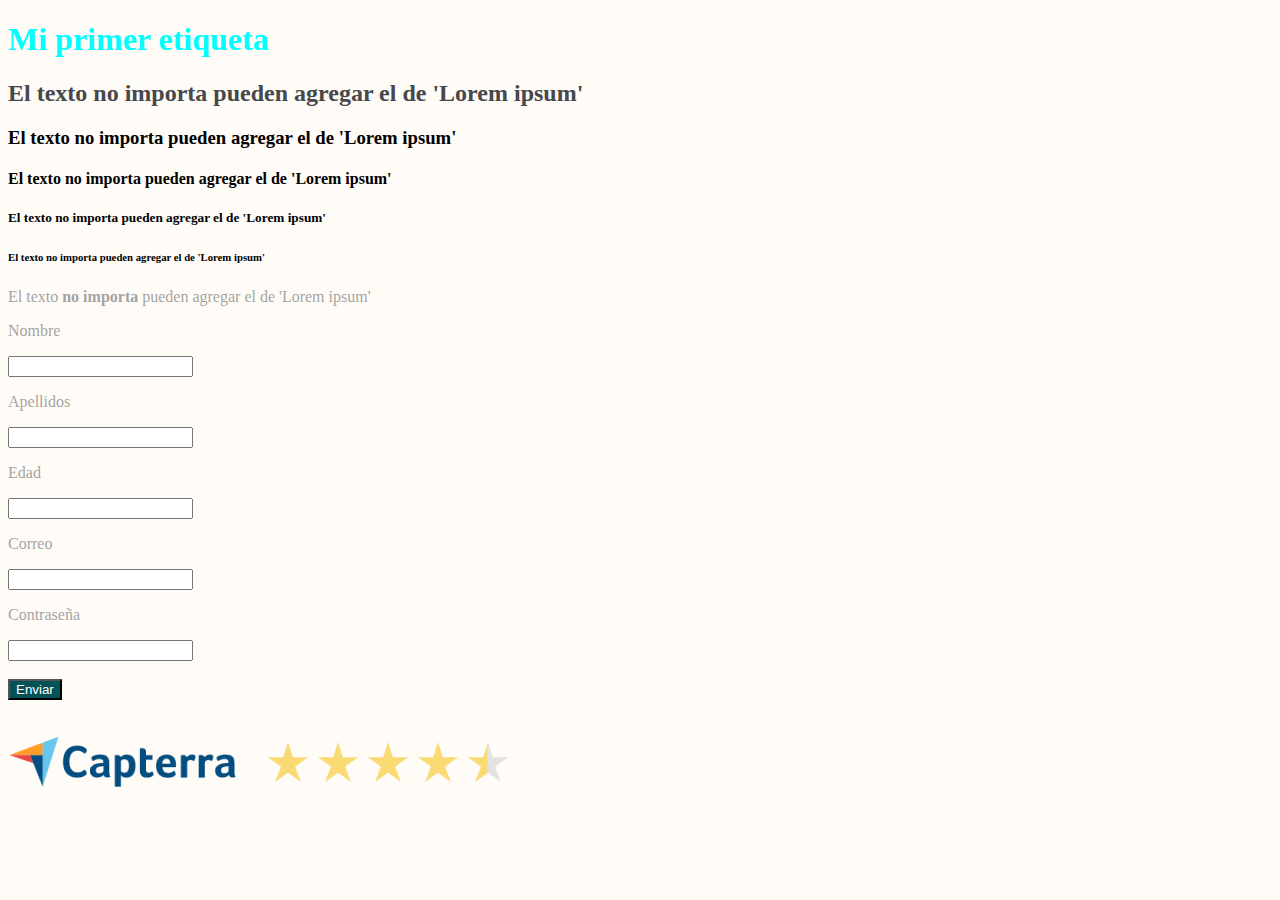
==== index.html @ 0112a601 "first commit" ====
<!DOCTYPE html>
<html lang="en">
<head>
    <meta charset="UTF-8">
    <meta http-equiv="X-UA-Compatible" content="IE=edge">
    <meta name="viewport" content="width=device-width, initial-scale=1.0">
    <title>Document</title>
    <link rel="stylesheet" href="./styles.css">
</head>
<body>
    <h1>Mi primer etiqueta</h1>
    <h2>El texto no importa pueden agregar el de 'Lorem ipsum'</h2>
    <h3>El texto no importa pueden agregar el de 'Lorem ipsum'</h3>
    <h4>El texto no importa pueden agregar el de 'Lorem ipsum'</h4>
    <h5>El texto no importa pueden agregar el de 'Lorem ipsum'</h5>
    <h6>El texto no importa pueden agregar el de 'Lorem ipsum'</h6>
    <p>El texto <b>no importa</b> pueden agregar el de 'Lorem ipsum'</p>

    <form action="">
        <p>Nombre</p><input for="name"><br>
        <p>Apellidos</p><input type="text"><br>
        <p>Edad</p><input type="number"><br>
        <p>Correo</p><input type="email"><br>
        <p>Contraseña</p><input type="password"><br><br>
        <button type="submit">Enviar</button>
    </form>

    <br><br>

    <img src="capterra.png" alt="">
</body> 
</html>
---- styles.css ----
h1{
    color: aqua;
}

h2 {
    color:#46484c;
}

p {
    color: #8b8b8bcc;
}

button{
    color: #fff;
    background-color: #025157;
}

body {
    background-color: #fffbf7;
}
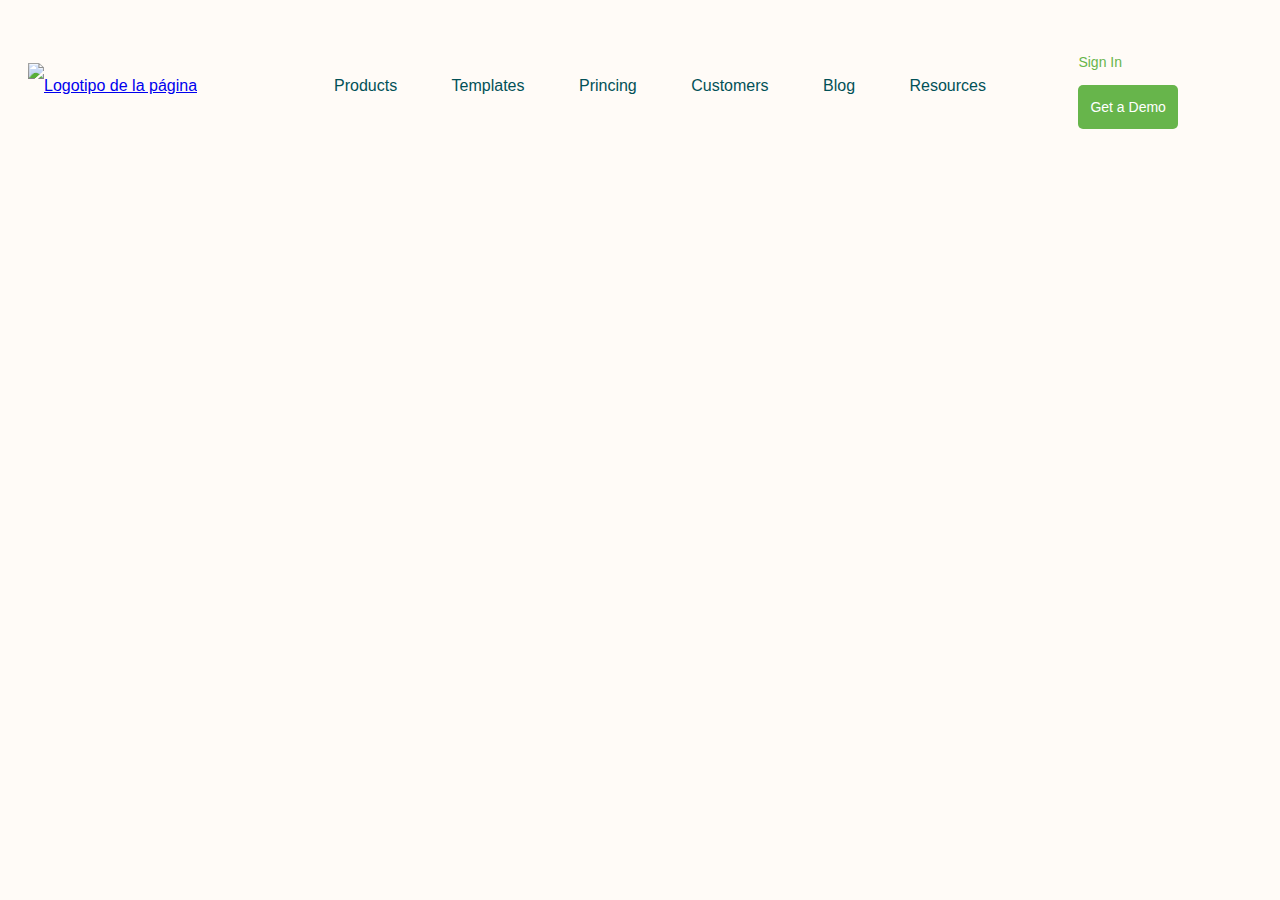
==== commit b84e7558: "Cambios de la segunda sesión" ====
--- a/index.html
+++ b/index.html
@@ -4,29 +4,35 @@
     <meta charset="UTF-8">
     <meta http-equiv="X-UA-Compatible" content="IE=edge">
     <meta name="viewport" content="width=device-width, initial-scale=1.0">
-    <title>Document</title>
+    <title>Matcha Blog Creator</title>
     <link rel="stylesheet" href="./styles.css">
 </head>
+
+<header class="header" >
+    <a href="./index.html" class="logo">
+        <img src="https://getmatcha.com/wp-content/themes/getmatcha/img/footer_logo.svg" alt="Logotipo de la página">
+    </a>
+
+    <nav class="navbar">
+        <ul>
+            <li class="menu-item">Products</li>
+            <li class="menu-item">Templates</li>
+            <li class="menu-item">Princing</li>
+            <li class="menu-item">Customers</li>
+            <li class="menu-item">Blog</li>
+            <li class="menu-item">Resources</li>
+          </ul>
+    </nav>
+
+    <div class="actions">
+        <a>Sign In</a>
+        <button>Get a Demo</button>
+    </div>
+
+</header>
+
+
 <body>
-    <h1>Mi primer etiqueta</h1>
-    <h2>El texto no importa pueden agregar el de 'Lorem ipsum'</h2>
-    <h3>El texto no importa pueden agregar el de 'Lorem ipsum'</h3>
-    <h4>El texto no importa pueden agregar el de 'Lorem ipsum'</h4>
-    <h5>El texto no importa pueden agregar el de 'Lorem ipsum'</h5>
-    <h6>El texto no importa pueden agregar el de 'Lorem ipsum'</h6>
-    <p>El texto <b>no importa</b> pueden agregar el de 'Lorem ipsum'</p>
-
-    <form action="">
-        <p>Nombre</p><input for="name"><br>
-        <p>Apellidos</p><input type="text"><br>
-        <p>Edad</p><input type="number"><br>
-        <p>Correo</p><input type="email"><br>
-        <p>Contraseña</p><input type="password"><br><br>
-        <button type="submit">Enviar</button>
-    </form>
-
-    <br><br>
-
-    <img src="capterra.png" alt="">
+   
 </body> 
 </html>--- a/styles.css
+++ b/styles.css
@@ -1,20 +1,62 @@
-h1{
-    color: aqua;
+body {
+    background-color: #fffbf7;
 }
 
-h2 {
-    color:#46484c;
+.header {
+    margin: 40px 20px 0 20px;
+    font-size: 0;
+    line-height: 45px;
+    font-family: sans-serif;
 }
 
-p {
-    color: #8b8b8bcc;
+li {
+    display: inline;
 }
 
-button{
-    color: #fff;
-    background-color: #025157;
+.header > * {
+    display: inline-block;
+    font-size: 16px;
+    vertical-align: middle;
+    height: 100%;
+    line-height: 45px;
 }
 
-body {
-    background-color: #fffbf7;
-}+.logo {
+    width: 15%;
+}
+
+.navbar {
+  width: 70%;
+  text-align: center;
+  color: #025157;
+}
+
+.menu-item {
+    display: inline;
+    margin-right: 25px;
+    margin-left: 25px;
+  }
+
+.actions {
+    width: 15%;
+    text-align: left;
+    font-size: 14px;
+}
+
+.actions > * {
+    margin-right: 10px;
+    margin-left: 10px;
+    font-size: 14px;
+  }
+
+.actions a {
+    color: #67b54b;
+  }
+
+.actions button {
+    color: #fff;
+    background-color: #67b54b;
+    padding: 14px 12px 14px 12px;
+    border: 0;
+    border-radius: 5px;
+  }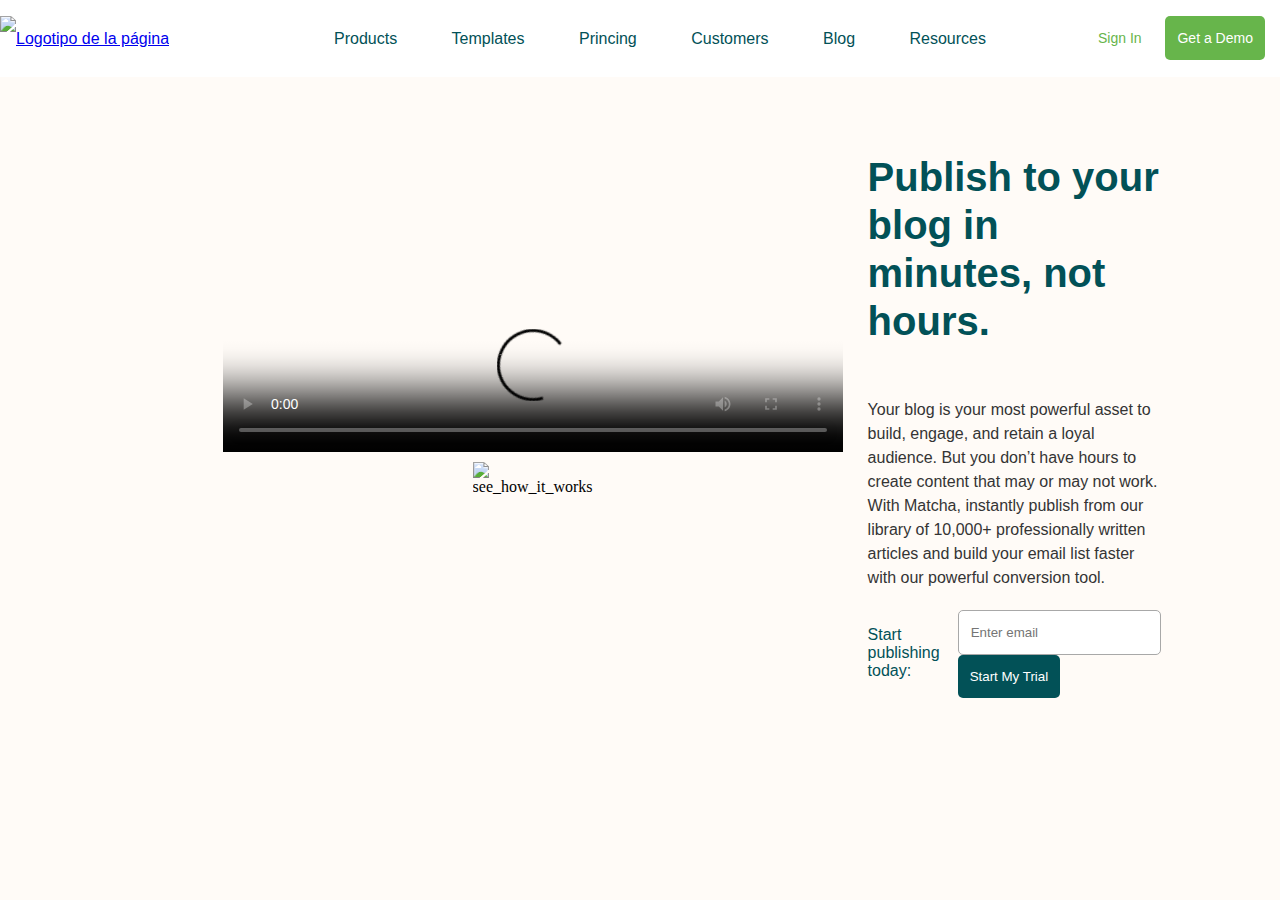
==== commit 2d15d0a6: "Cambios de la tercera sesión" ====
--- a/index.html
+++ b/index.html
@@ -8,31 +8,58 @@
     <link rel="stylesheet" href="./styles.css">
 </head>
 
-<header class="header" >
-    <a href="./index.html" class="logo">
-        <img src="https://getmatcha.com/wp-content/themes/getmatcha/img/footer_logo.svg" alt="Logotipo de la página">
-    </a>
+<body>
+    <section class="fixed-header">
+        <header class="header" >
+            <a href="./index.html" class="logo">
+                <img src="https://getmatcha.com/wp-content/themes/getmatcha/img/footer_logo.svg" alt="Logotipo de la página">
+            </a>
 
-    <nav class="navbar">
-        <ul>
-            <li class="menu-item">Products</li>
-            <li class="menu-item">Templates</li>
-            <li class="menu-item">Princing</li>
-            <li class="menu-item">Customers</li>
-            <li class="menu-item">Blog</li>
-            <li class="menu-item">Resources</li>
-          </ul>
-    </nav>
+            <nav class="navbar">
+                <ul>
+                    <li class="menu-item">Products</li>
+                    <li class="menu-item">Templates</li>
+                    <li class="menu-item">Princing</li>
+                    <li class="menu-item">Customers</li>
+                    <li class="menu-item">Blog</li>
+                    <li class="menu-item">Resources</li>
+                </ul>
+            </nav>
 
-    <div class="actions">
-        <a>Sign In</a>
-        <button>Get a Demo</button>
-    </div>
+            <div class="actions">
+                <a>Sign In</a>
+                <button>Get a Demo</button>
+            </div>
+        </header>
+    </section>  
 
-</header>
+    
 
+    <section class="promo">
+        <article class="video">
+            <video poster="https://www.40defiebre.com/wp-content/uploads/2014/08/tipos_video.png" width="620" controls src="https://cdn.videvo.net/videvo_files/video/premium/video0036/small_watermarked/computer_code00_preview.mp4"></video>
 
-<body>
-   
+            <img src="https://getmatcha.com/wp-content/themes/getmatcha/img/see_how_it_works.png" alt="see_how_it_works">
+        </article>
+        
+        <article class="ad">
+            <h4>Publish to your blog in minutes, not hours.</h4>
+            <p>
+              Your blog is your most powerful asset to build, engage, and retain a loyal
+              audience. But you don’t have hours to create content that may or may not
+              work. With Matcha, instantly publish from our library of 10,000+
+              professionally written articles and build your email list faster with our
+              powerful conversion tool.
+            </p>
+            <form>
+              <p>Start publishing today:</p>
+              <div>
+                <input type="text" placeholder="Enter email" />
+                <button>Start My Trial</button>
+              </div>
+            </form>
+          </article>
+    </section>
+
 </body> 
 </html>--- a/styles.css
+++ b/styles.css
@@ -2,8 +2,15 @@
     background-color: #fffbf7;
 }
 
+.fixed-header {
+  position: fixed;
+  background-color: white;
+  top: 0;
+  left: 0;
+  right: 0;
+}
+
 .header {
-    margin: 40px 20px 0 20px;
     font-size: 0;
     line-height: 45px;
     font-family: sans-serif;
@@ -59,4 +66,65 @@
     padding: 14px 12px 14px 12px;
     border: 0;
     border-radius: 5px;
+  }
+
+.promo {
+  display: flex;
+  width: 70%;
+  margin: 100px auto;
+  align-items: center;
+}
+
+  .video {
+    display: flex;
+    flex-direction: column;
+    align-items: center;
+    margin: 25px;
+  } 
+
+  .video img {
+    width: 120px;
+    margin-top: 10px;
+  }
+
+  .ad {
+    font-family: sans-serif;
+  }
+  
+  .ad h4 {
+    font-size: 40px;
+    line-height: 48px;
+    color: #025157;
+  }
+  
+  .ad > p {
+    font-size: 16px;
+    color: #343434;
+    line-height: 1.5;
+    margin-bottom: 20px;
+  }
+  
+  .ad > form {
+    display: flex;
+  }
+  
+  .ad > form p {
+    color: #025157;
+    margin-right: 18px;
+  }
+
+  .ad input {
+    padding: 14px 12px 14px 12px;
+    border: 0.5px solid;
+    border-radius: 5px;
+    border-color: rgb(168, 168, 168);
+    margin: ;
+  }
+
+  .ad button{
+  color: #fff;
+    background-color: #025157;
+    padding: 14px 12px 14px 12px;
+    border: 0;
+    border-radius: 5px;
   }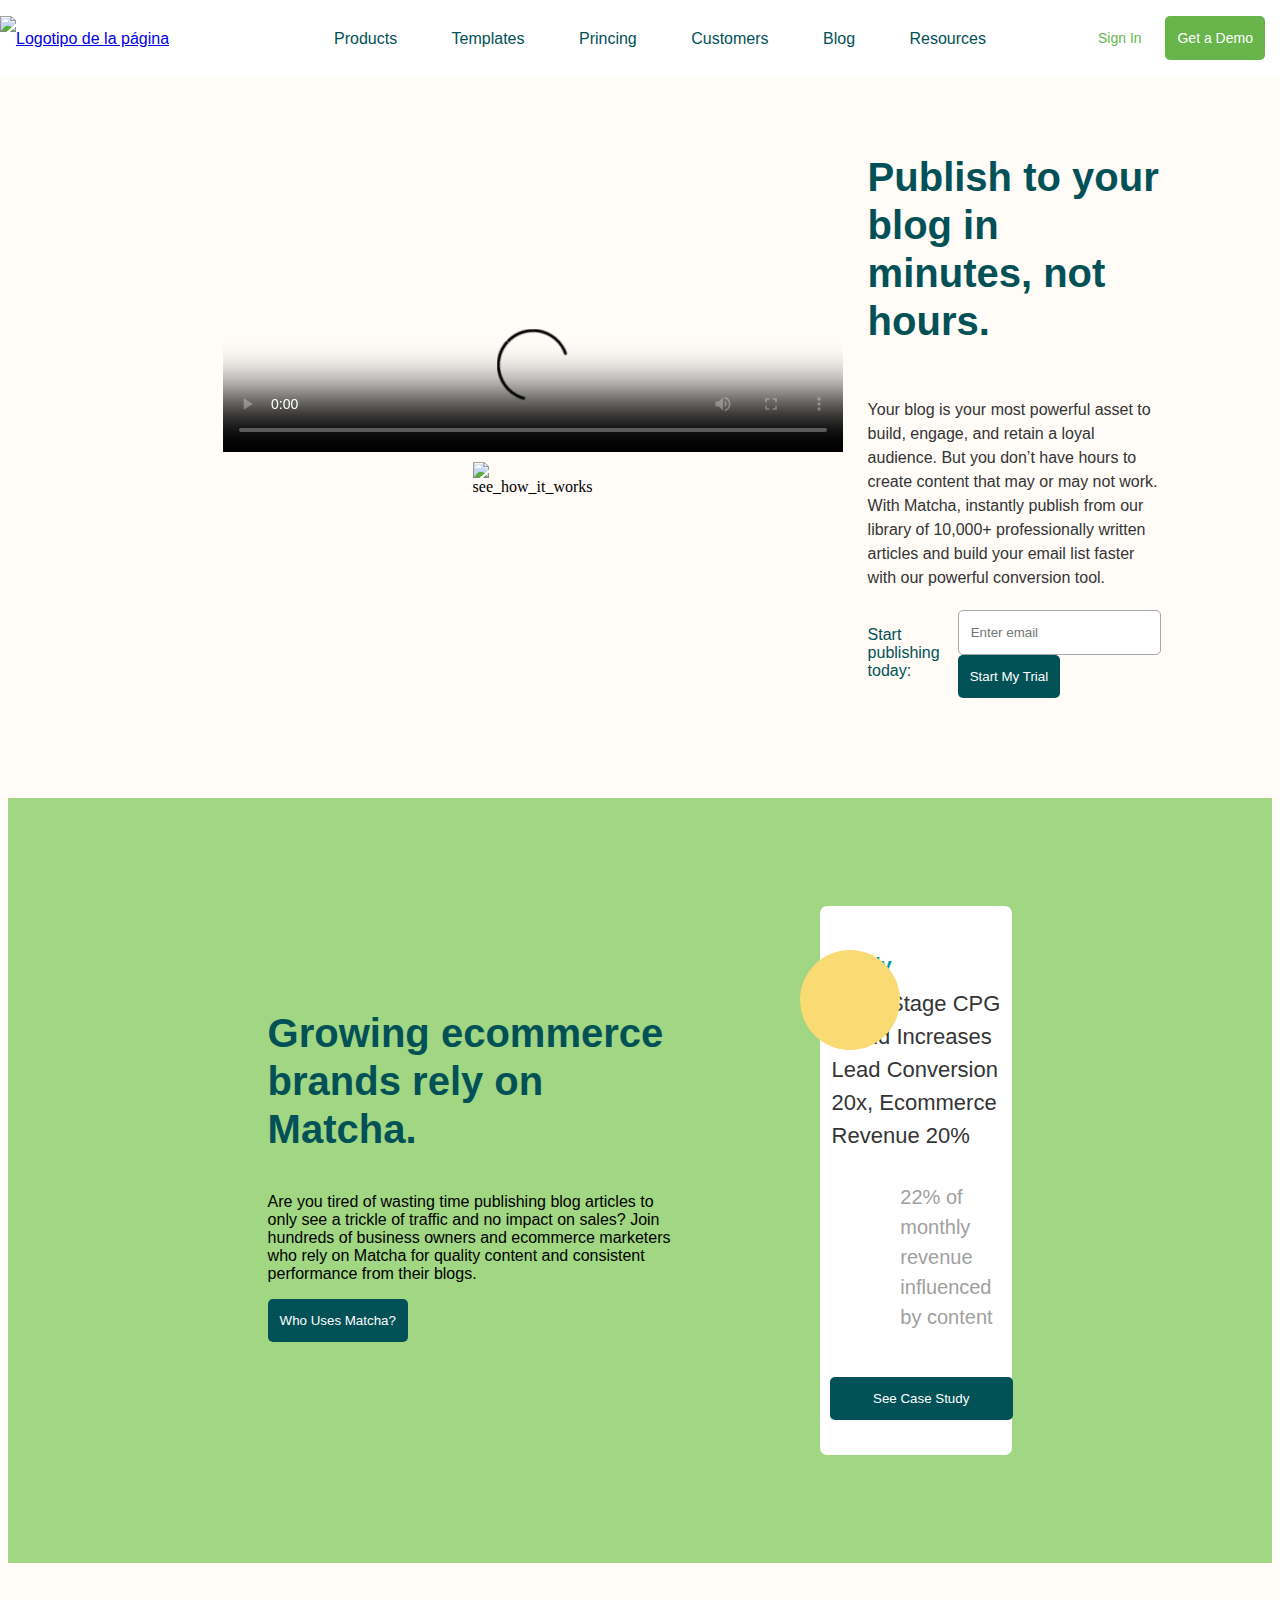
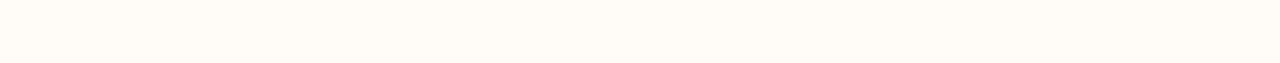
==== commit 078e29b4: "Cambios Postwork Sesion 3" ====
--- a/index.html
+++ b/index.html
@@ -61,5 +61,35 @@
           </article>
     </section>
 
+    <section class="testimonials">
+            <article class="trademarks">
+                <h3>Growing ecommerce brands rely on Matcha.</h3>
+                <p>Are you tired of wasting time publishing blog articles to only see a trickle of traffic and no impact on sales? Join hundreds of business owners and ecommerce marketers who rely on Matcha for quality content and consistent performance from their blogs.</p>
+                <button>Who Uses Matcha?</button>
+                <figure>
+                    <img src="https://getmatcha.com/wp-content/uploads/2019/09/brands_group.png" alt="">
+                </figure>
+            </article>
+
+        <article class="slide">
+            <div class="card">
+                <div class="offer">
+                    <img src="https://getmatcha.com/wp-content/uploads/2019/05/profile-headshot-square.png" alt="">
+                        <div class="company">
+                            <img src="https://getmatcha.com/wp-content/uploads/2019/05/everly_logo_blue_v3_x60@2x.png" alt="">
+                        </div>
+                    <h6>Everly</h6>
+                    <p>Early-Stage CPG Brand Increases Lead Conversion 20x,
+                        Ecommerce Revenue 20%</p>
+                </div>
+                <div class="results">
+                    <img src="https://getmatcha.com/wp-content/themes/getmatcha/img/icon_cart.png" alt="">
+                    <p>22% of monthly revenue influenced by content</p>
+                </div>
+                <button>See Case Study</button>
+            </div>
+        </article>
+    </section>
+
 </body> 
 </html>--- a/styles.css
+++ b/styles.css
@@ -68,7 +68,7 @@
     border-radius: 5px;
   }
 
-.promo {
+  .promo {
   display: flex;
   width: 70%;
   margin: 100px auto;
@@ -118,7 +118,6 @@
     border: 0.5px solid;
     border-radius: 5px;
     border-color: rgb(168, 168, 168);
-    margin: ;
   }
 
   .ad button{
@@ -127,4 +126,133 @@
     padding: 14px 12px 14px 12px;
     border: 0;
     border-radius: 5px;
-  }+  }
+
+
+.testimonials {
+  display: flex;
+  width: 70%;
+  margin: 100px auto;
+  align-items: center;
+  background-color: #a1d683;
+  justify-content: space-around;
+  font-family: sans-serif;
+  padding: 3% 15%
+}
+
+  .testimonials article {
+    display: block;
+  }
+
+  .testimonials h3 {
+    font-size: 40px;
+    line-height: 48px;
+    color: #025157;
+  }
+
+  .testimonials > p {
+    font-size: 18px;
+    color: #343434;
+    line-height: 1.5;
+    margin-bottom: 20px;
+  }
+  .trademarks {
+    flex-direction: column;
+    align-items: left;
+    margin: 70px;
+  } 
+    
+  .trademarks img {
+    width: 600px;
+  }
+
+  .trademarks button{
+    color: #fff;
+    background-color: #025157;
+    padding: 14px 12px 14px 12px;
+    border: 0;
+    border-radius: 5px;
+    margin: 0px;
+  }
+
+  figure {
+    display: block;
+    margin-block-start: 1em;
+    margin-block-end: 1em;
+    margin-inline-start: 40px;
+    margin-inline-end: 40px;
+  }
+
+.card {
+  background-color: #fff;
+  border-radius: 7px;
+  width: 100%;
+}
+
+.slide button{
+  color: #fff;
+  background-color: #025157;
+  padding: 14px 12px 14px 12px;
+  border: 0;
+  border-radius: 5px;
+  margin: 10px 10px 35px 10px;
+  width: 95%;
+}
+
+.offer h6 {
+  font-size: 20px;
+  color: #009da8;
+  margin: 30px 0px 0px 12px;
+}
+
+.offer p {
+  font-size: 22px;
+  color: #343434;
+  line-height: 1.5;
+  margin: 10px 0px 0px 12px;
+}
+
+.slide {
+  flex-direction: column;
+  align-items: left;
+  margin: 70px;
+} 
+
+
+.offer img {
+  width: 100%;
+  border-top-left-radius: 6px;
+  border-top-right-radius: 6px;
+}
+
+.results {
+  display: flex;
+  margin: 20px 0px 35px 23px;
+}
+
+.results img {
+  margin: 10px 0px 0px 12px;
+  padding: 15px 15px 15px 15px;
+  width: 8%;
+}
+
+.results p {
+  font-size: 20px;
+  color: #a0a0a0;
+  line-height: 1.5;
+  margin: 10px 0px 0px 12px;
+}
+
+.company {
+  position: absolute;
+    bottom: -150px;
+    right: 380px;
+    width: 100px;
+    height: 100px;
+    background-color: #f9da73;
+    border-radius: 50%;
+    display: flex;
+    justify-content: center;
+    align-items: center;
+}
+
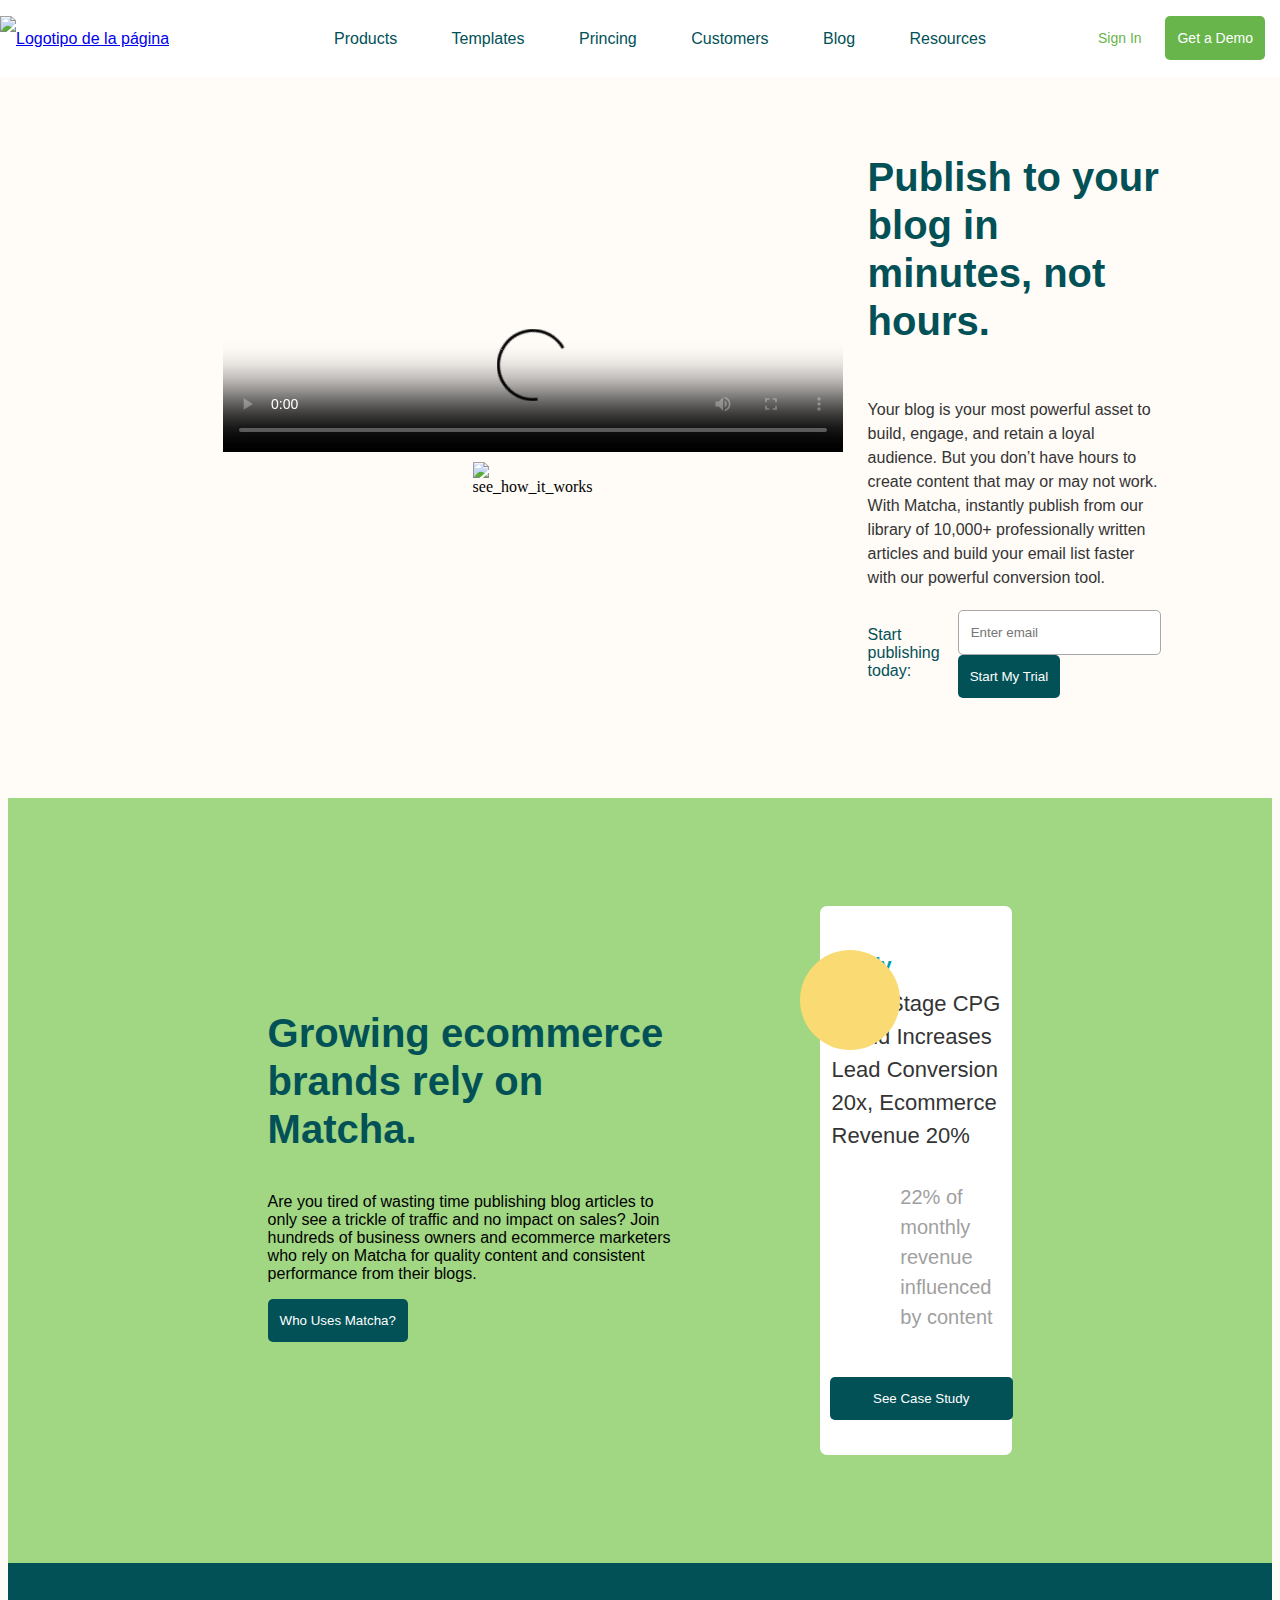
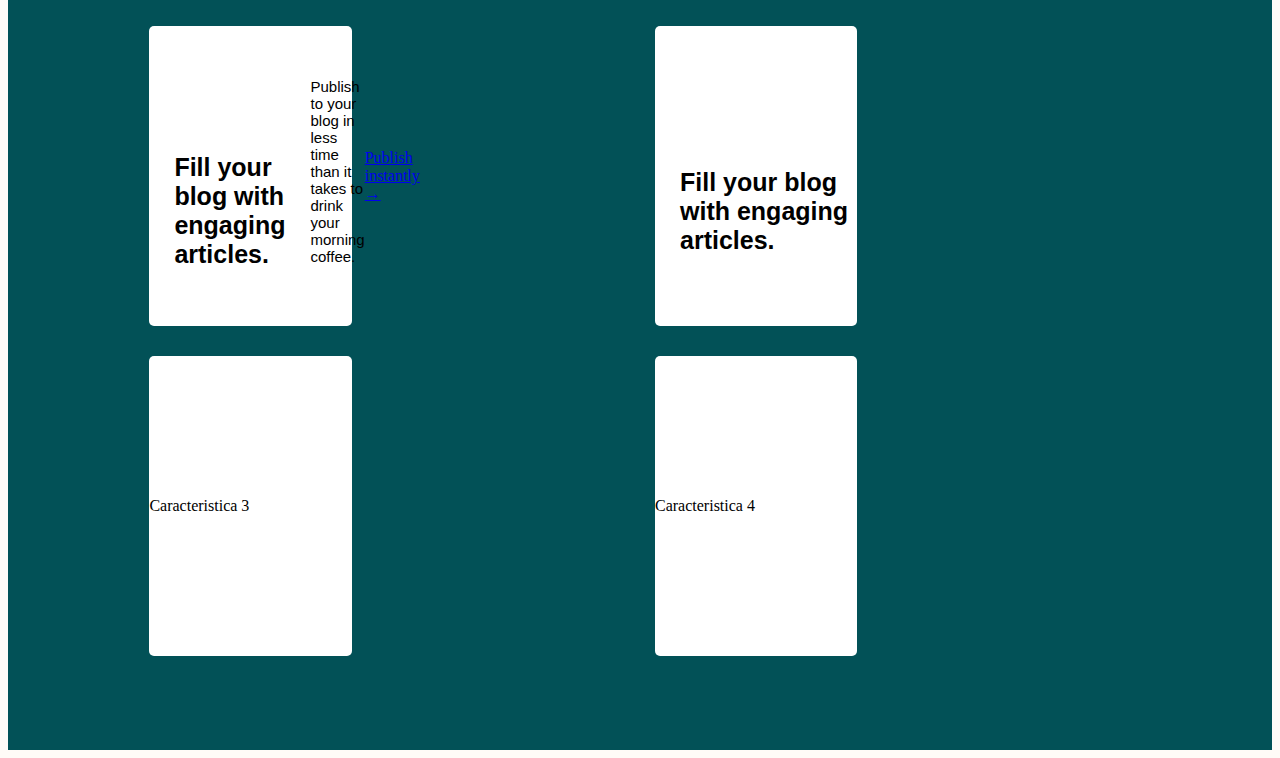
==== commit 0bd59854: "Cambios de la cuarta sesión" ====
--- a/index.html
+++ b/index.html
@@ -91,5 +91,18 @@
         </article>
     </section>
 
+    <section class="features">
+        <article class="feature-art">
+            <h3>Fill your blog with engaging articles.</h3>
+            <p>Publish to your blog in less time than it takes to drink your morning coffee.</p>
+            <a href="#">Publish instantly →</a>
+        </article>
+        <article class="feature-art">
+            <h3>Fill your blog with engaging articles.</h3>
+        </article>
+        <article class="feature-art">Caracteristica 3</article>
+        <article class="feature-art">Caracteristica 4</article>
+    </section>
+
 </body> 
 </html>--- a/styles.css
+++ b/styles.css
@@ -132,7 +132,6 @@
 .testimonials {
   display: flex;
   width: 70%;
-  margin: 100px auto;
   align-items: center;
   background-color: #a1d683;
   justify-content: space-around;
@@ -163,7 +162,7 @@
   } 
     
   .trademarks img {
-    width: 600px;
+    width: 400px;
   }
 
   .trademarks button{
@@ -256,3 +255,35 @@
     align-items: center;
 }
 
+.features {
+  display: grid;
+  height: 660px;
+  grid-template: repeat(2, 1fr) / repeat(2, 1fr);
+  padding: 5% 10%;
+  background-color: #025157;
+}  
+  .feature-art {
+    background-color: white;
+    margin: 0px 15px 30px 15px;
+    width: 40%;
+    align-items: center;
+    display: flex;
+    border-radius: 5px;
+  }
+  
+  .feature-art > h3 {
+    font-family: sans-serif;
+    font-size: 25px;
+    margin: 80px 0px 10px 25px;
+  }
+
+  .feature-art > p {
+    font-family: sans-serif;
+    font-size: 15px;
+    margin: 0px 0px 10px 25px;
+  }
+
+  .features-art > a {
+    font-family: sans-serif;
+    color: #67b54b;
+  }
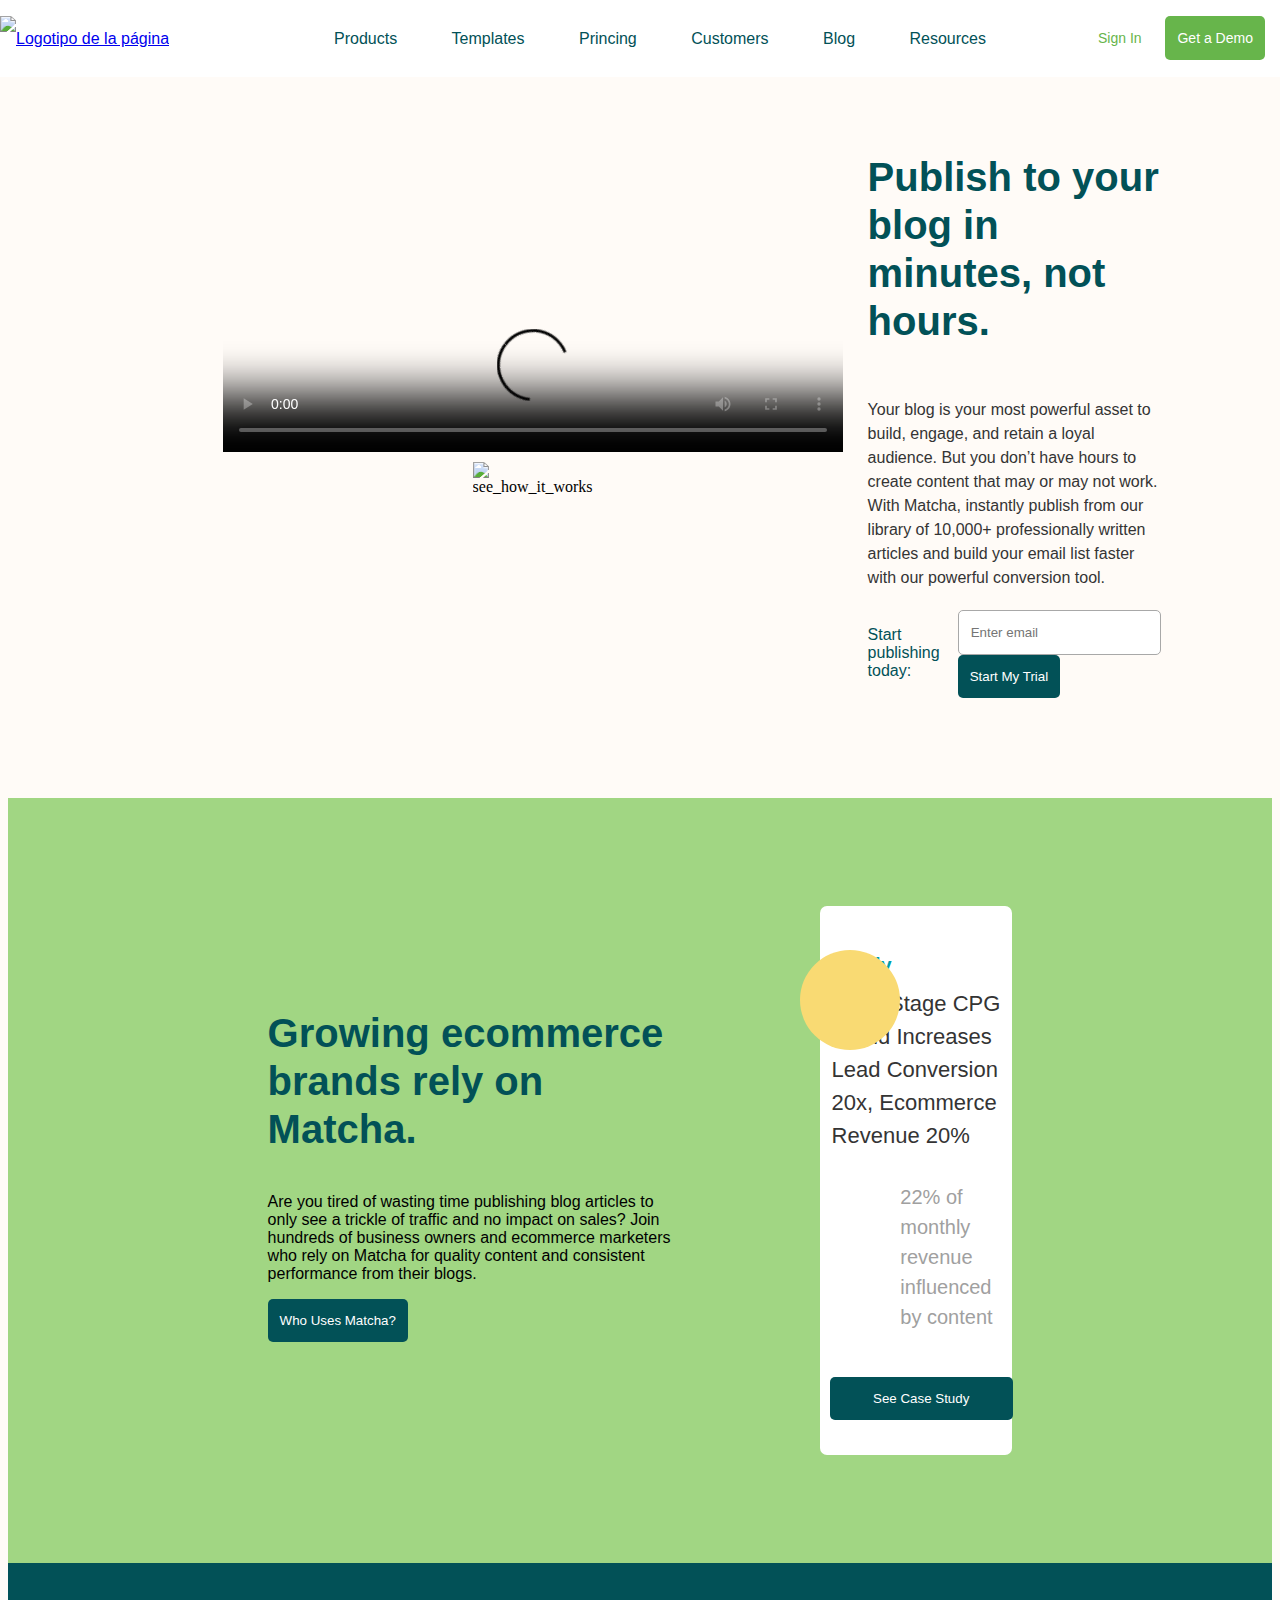
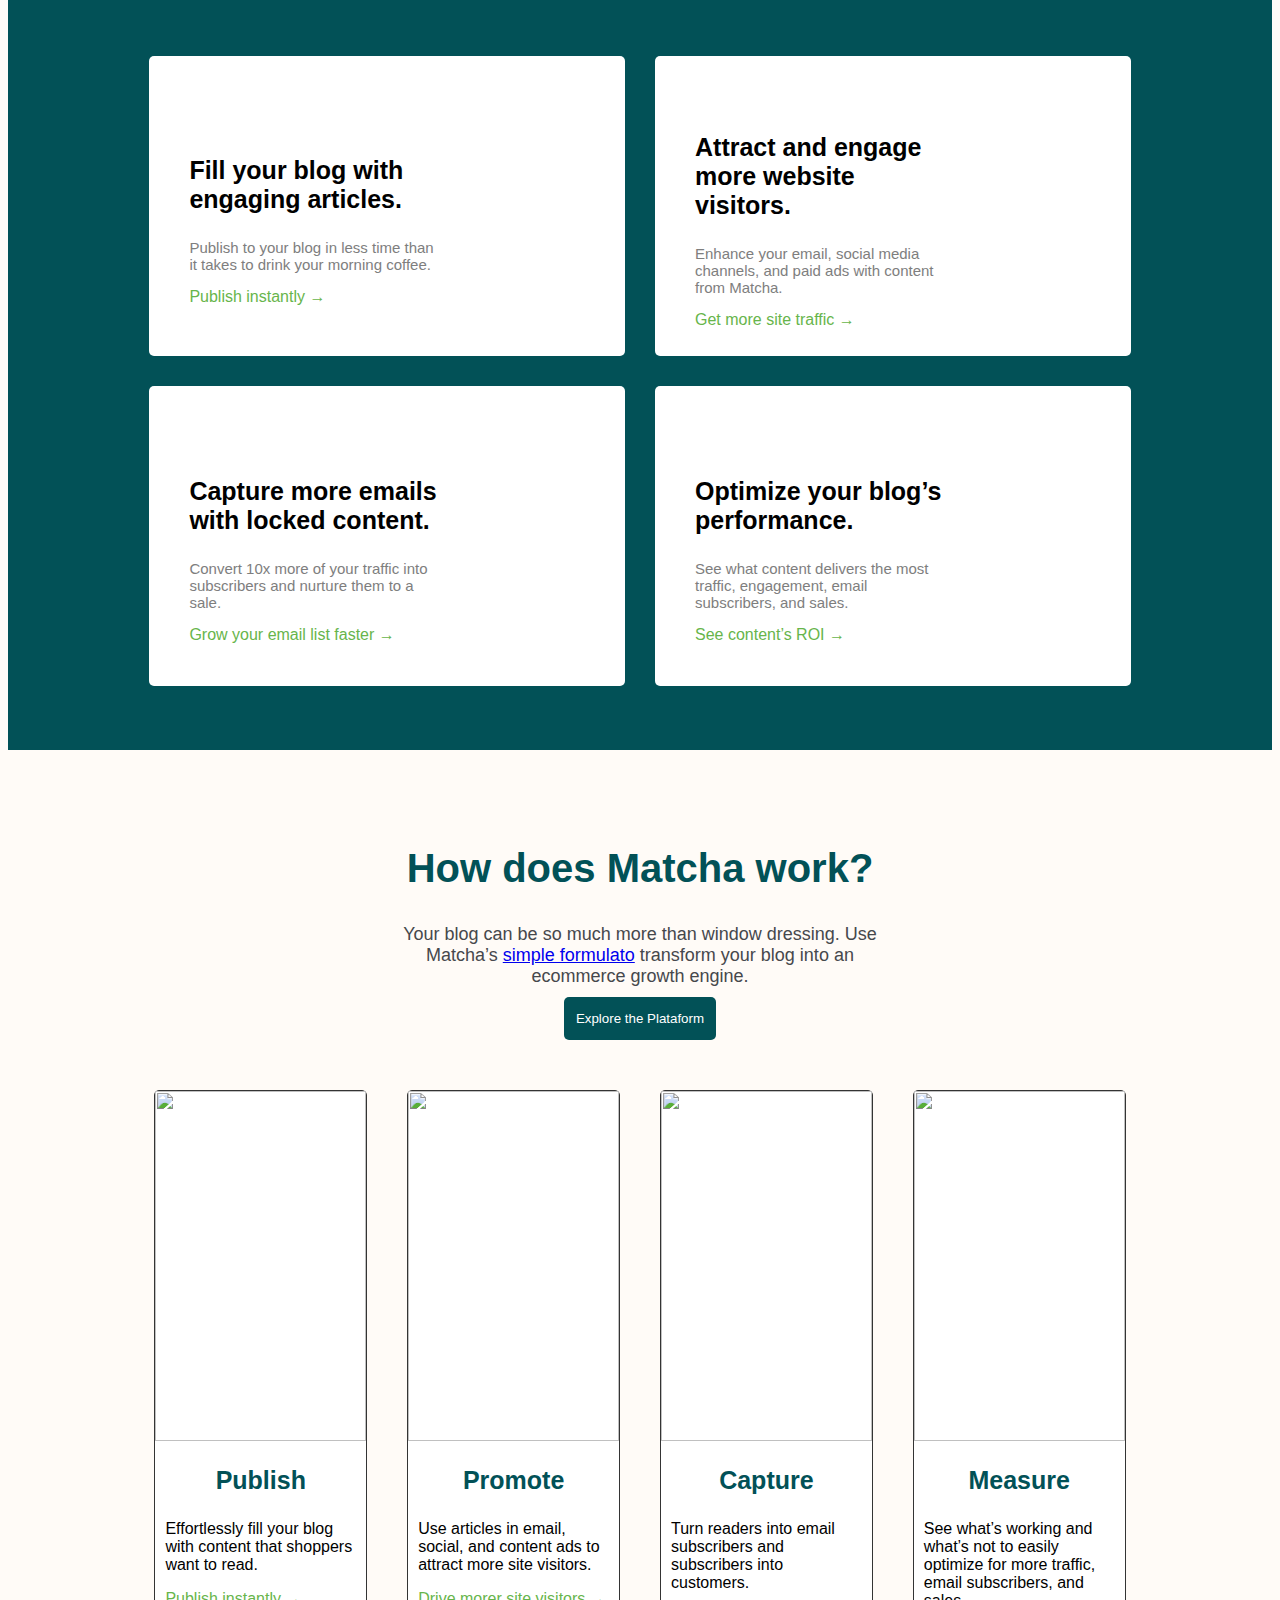
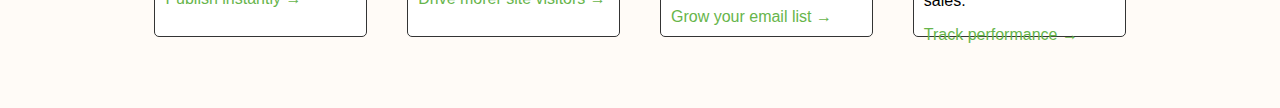
==== commit f4fd0904: "Cambios del postwork numero 4" ====
--- a/index.html
+++ b/index.html
@@ -92,16 +92,115 @@
     </section>
 
     <section class="features">
-        <article class="feature-art">
-            <h3>Fill your blog with engaging articles.</h3>
-            <p>Publish to your blog in less time than it takes to drink your morning coffee.</p>
-            <a href="#">Publish instantly →</a>
-        </article>
-        <article class="feature-art">
-            <h3>Fill your blog with engaging articles.</h3>
-        </article>
-        <article class="feature-art">Caracteristica 3</article>
-        <article class="feature-art">Caracteristica 4</article>
+        <article class="features-content">
+            <div class="features-art"> 
+                <figure>
+                    <img src="https://getmatcha.com/wp-content/themes/getmatcha/img/icon_publish.png" alt="">
+                </figure>   
+                <h3>Fill your blog with engaging articles.</h3>
+                <p>Publish to your blog in less time than it takes to drink your morning coffee.</p>
+                <a href="#">Publish instantly →</a>
+            </div>
+            <div class="feature-img">
+                <figure>
+                    <img class="feature-img-box" src="https://getmatcha.com/wp-content/themes/getmatcha/img/image_publish.png" alt="">
+                </figure>
+            </div>
+        </article>
+        <article class="features-content">
+            <div class="features-art">
+                <figure>
+                    <img src="https://getmatcha.com/wp-content/themes/getmatcha/img/icon_site_traffic.png" alt="">
+                </figure> 
+                <h3>Attract and engage more website visitors.</h3>
+                <p>Enhance your email, social media channels, and paid ads with content from Matcha.</p>
+                <a href="#">Get more site traffic →</a>
+            </div>
+            <div class="feature-img">
+                <figure>
+                    <img class="feature-img-box2" src="https://getmatcha.com/wp-content/themes/getmatcha/img/image_site_traffic.png" alt="">
+                </figure>
+            </div>
+        </article>
+        <article class="features-content">
+            <div class="features-art">
+                <figure>
+                    <img src="https://getmatcha.com/wp-content/themes/getmatcha/img/icon_capture.png" alt="">
+                </figure> 
+                <h3>Capture more emails with locked content.</h3>
+                <p>Convert 10x more of your traffic into subscribers and nurture them to a sale.</p>
+                <a href="#">Grow your email list faster →</a>
+            </div>
+            <div class="feature-img">
+                <figure>
+                    <img class="feature-img-box2" src="https://getmatcha.com/wp-content/themes/getmatcha/img/image_capture.png" alt="">
+                </figure>
+            </div>
+        </article>
+        <article class="features-content">
+            <div class="features-art">
+                <figure>
+                    <img src="https://getmatcha.com/wp-content/themes/getmatcha/img/icon_roi.png" alt="">
+                </figure> 
+                <h3>Optimize your blog’s performance.</h3>
+                <p>See what content delivers the most traffic, engagement, email subscribers, and sales.</p>
+                <a href="#">See content’s ROI →</a>
+            </div>
+            <div class="feature-img">
+                <figure>
+                    <img class="feature-img-box" src="https://getmatcha.com/wp-content/themes/getmatcha/img/image_roi.png" alt="">
+                </figure>
+            </div>
+        </article>
+    </section>
+
+
+    <section class="work">
+        <h2>How does Matcha work?</h2>
+        <p>Your blog can be so much more than window dressing. Use Matcha’s <a href="#">simple formulato</a> transform your blog into an ecommerce growth engine.</p>
+        <button>Explore the Plataform</button>
+        <div class="steps">
+            <article class="step">
+                <div class="step-img">
+                    <img src="https://getmatcha.com/wp-content/themes/getmatcha/img/ill-publish.png" alt="">
+                </div>
+                <div class="step-content">
+                    <h3>Publish</h3>
+                    <p>Effortlessly fill your blog with content that shoppers want to read.</p>
+                    <a href="#">Publish instantly →</a>
+                </div>
+            </article>
+            <article class="step">
+                <div class="step-img">
+                    <img src="https://getmatcha.com/wp-content/themes/getmatcha/img/ill-promote.png" alt="">
+                </div>
+                <div class="step-content">
+                    <h3>Promote</h3>
+                    <p>Use articles in email, social, and content ads to attract more site visitors.</p>
+                    <a href="#">Drive morer site visitors →</a>
+                </div>
+            </article>
+            <article class="step">
+                <div class="step-img">
+                    <img src="https://getmatcha.com/wp-content/themes/getmatcha/img/ill-capture.png" alt="">
+                </div>
+                <div class="step-content">
+                    <h3>Capture</h3>
+                    <p>Turn readers into email subscribers and subscribers into customers.</p>
+                    <a href="#">Grow your email list →</a>
+                </div>
+            </article>
+            <article class="step">
+                <div class="step-img">
+                    <img src="https://getmatcha.com/wp-content/themes/getmatcha/img/ill-measure.png" alt="">
+                </div>
+                <div class="step-content">
+                    <h3>Measure</h3>
+                    <p>See what’s working and what’s not to easily optimize for more traffic, email subscribers, and sales.</p>
+                    <a href="#">Track performance →</a>
+                </div>
+            </article>
+        </div>
     </section>
 
 </body> 
--- a/styles.css
+++ b/styles.css
@@ -121,7 +121,7 @@
   }
 
   .ad button{
-  color: #fff;
+    color: #fff;
     background-color: #025157;
     padding: 14px 12px 14px 12px;
     border: 0;
@@ -261,29 +261,136 @@
   grid-template: repeat(2, 1fr) / repeat(2, 1fr);
   padding: 5% 10%;
   background-color: #025157;
+  font-family: sans-serif;
 }  
-  .feature-art {
+
+  .features-content {
+    margin: 30px 15px 0px 15px;
     background-color: white;
-    margin: 0px 15px 30px 15px;
-    width: 40%;
     align-items: center;
     display: flex;
     border-radius: 5px;
-  }
-  
-  .feature-art > h3 {
-    font-family: sans-serif;
+    overflow: hidden;
+  }
+
+  .features-art {
+    padding: 30px 20px 40px 40px;
+    width: 60%;
+  }
+
+  .features-art img {
+    width: 60px;
+  }
+  
+  .features-art > h3 {
     font-size: 25px;
-    margin: 80px 0px 10px 25px;
-  }
-
-  .feature-art > p {
-    font-family: sans-serif;
+  }
+
+  .features-art > p {
     font-size: 15px;
-    margin: 0px 0px 10px 25px;
+    color: #7e7e7e;
   }
 
   .features-art > a {
-    font-family: sans-serif;
     color: #67b54b;
-  }
+    text-decoration: none;
+  }
+
+  .feature-img {
+    width: 40%;
+    position: relative;
+    height: 95%;
+  }
+
+  .feature-img-box {
+    height: 250px;
+  }
+
+  .feature-img-box2 {
+    height: 250px;
+    padding-left: 60px;
+  }
+
+
+.work {
+  padding: 5% 10%;
+  text-align: center;
+  font-family: sans-serif;
+}
+
+  .work h2 {
+    font-size: 40px;
+    color: #025157;
+  }
+
+  .work > p {
+    font-size: 18px;
+    color: #46484c;
+    max-width: 50%;
+    margin: 0 auto;
+    margin-bottom: 10px;
+  }
+
+  .work > a {
+    text-decoration: none;
+    color: #67b54b;
+  }
+
+
+  .work button{
+    color: #fff;
+    background-color: #025157;
+    padding: 14px 12px 14px 12px;
+    border: 0;
+    border-radius: 5px;
+    margin-bottom: 50px;
+  }
+
+  .steps {
+    display: grid;
+    grid-template-columns: 1fr 1fr 1fr 1fr;
+  }  
+
+  .step {
+    border: 1px solid #343434;
+    border-radius: 5px;
+    background-color: white;
+    margin: 0px 20px 0px 20px;
+  }
+
+  .step-img {
+    position: relative;
+    height: 350px;
+  }
+
+  .step-img img {
+    width: 100%;
+    height: 100%;
+  }
+
+  .step-content {
+    height: 170px;
+    text-align: left;
+  }
+
+  .step-content h3 {
+    font-size: 25px;
+    color: #025157;
+    text-align: center;
+  }
+
+  .step-content > p {
+    font-size: 16px;
+    padding-left: 10px;
+    padding-right: 10px;
+  }
+
+  .step-content > a {
+    font-size: 16px;
+    padding-left: 10px;
+    text-decoration: none;
+    color: #67b54b;
+  }
+
+
+
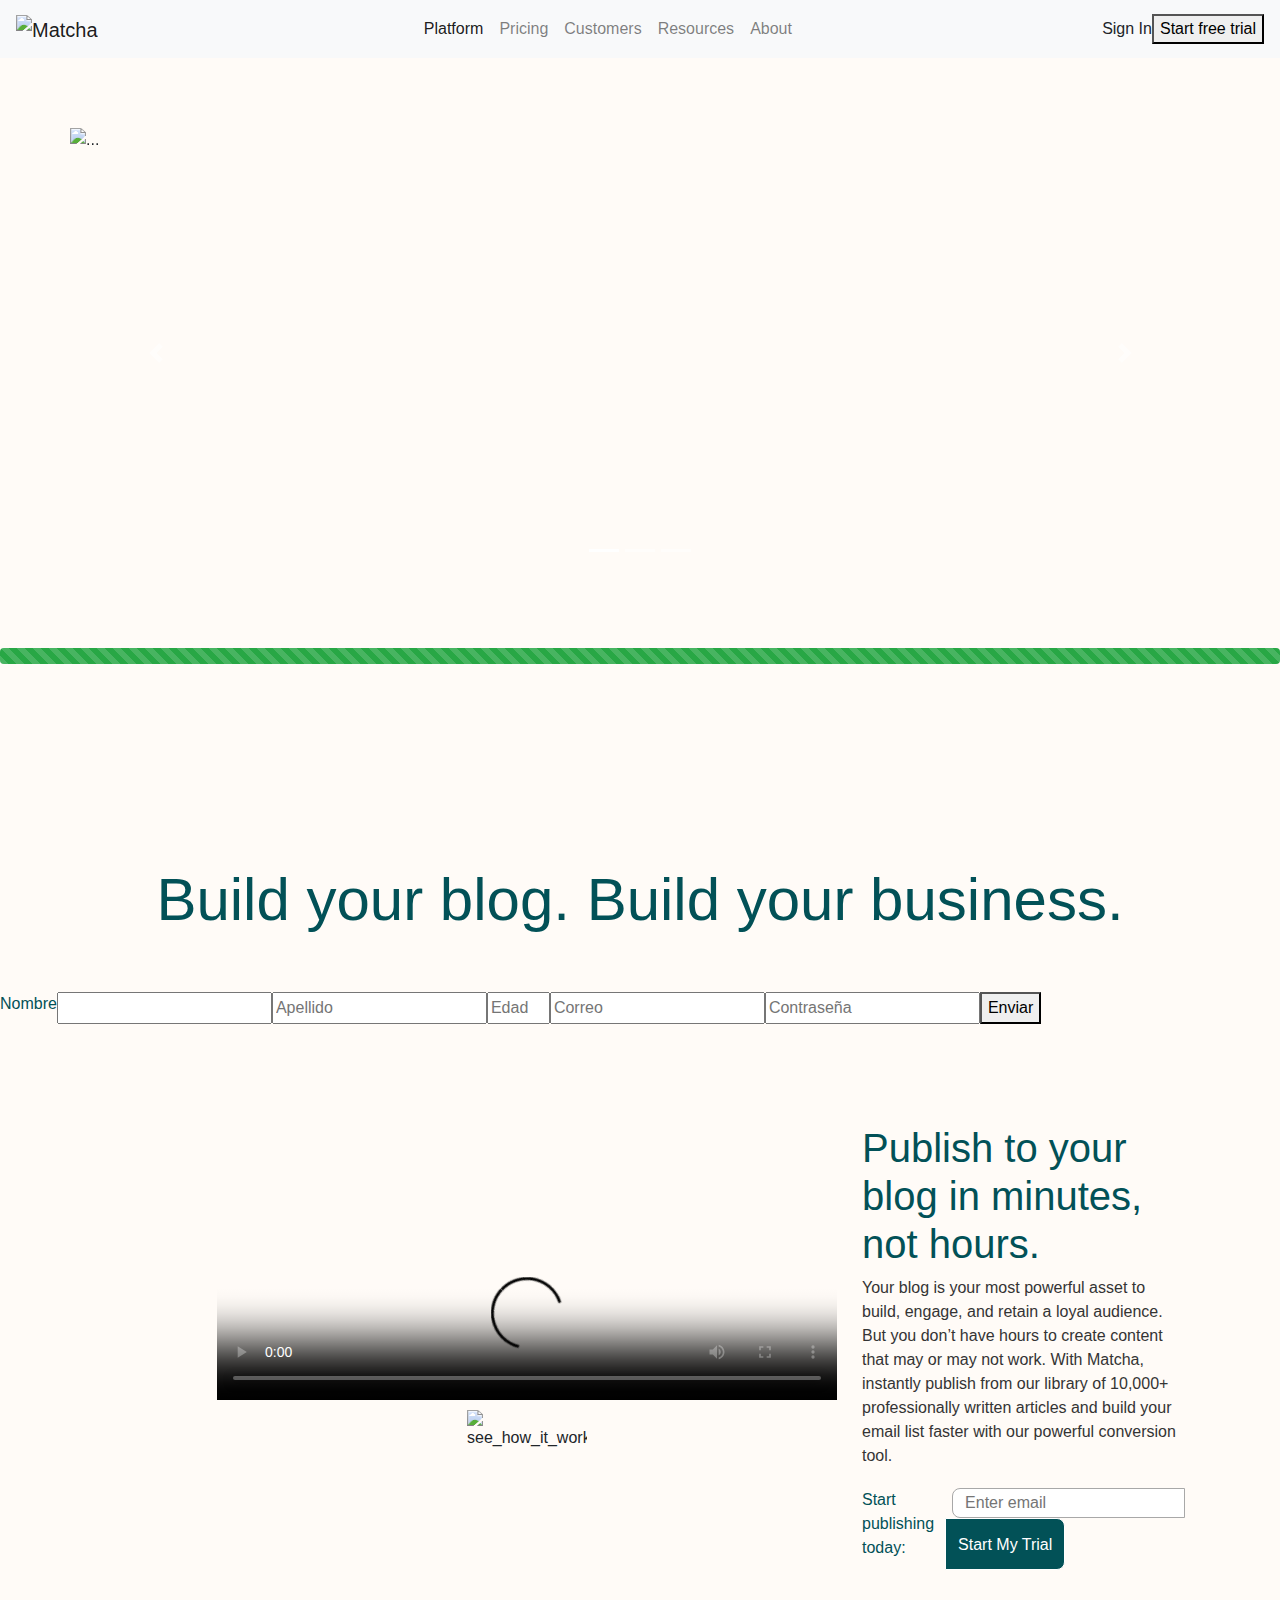
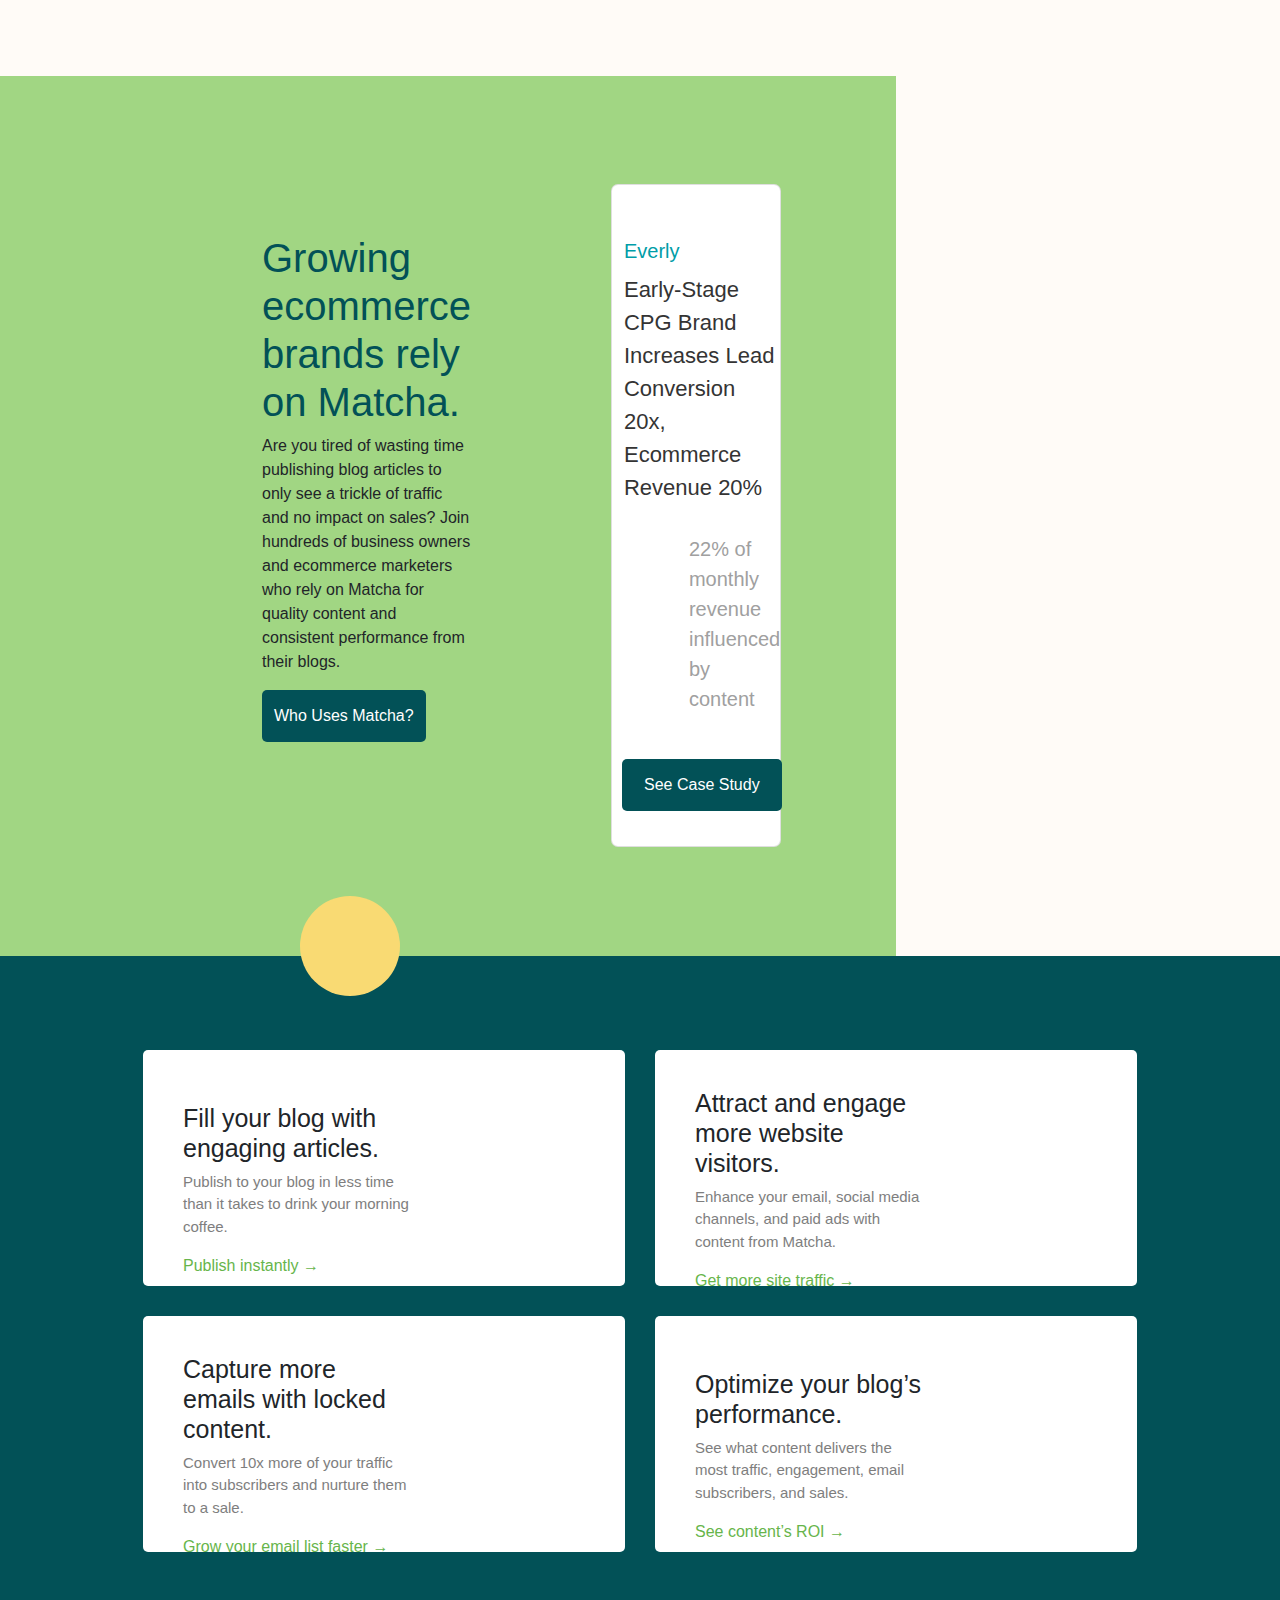
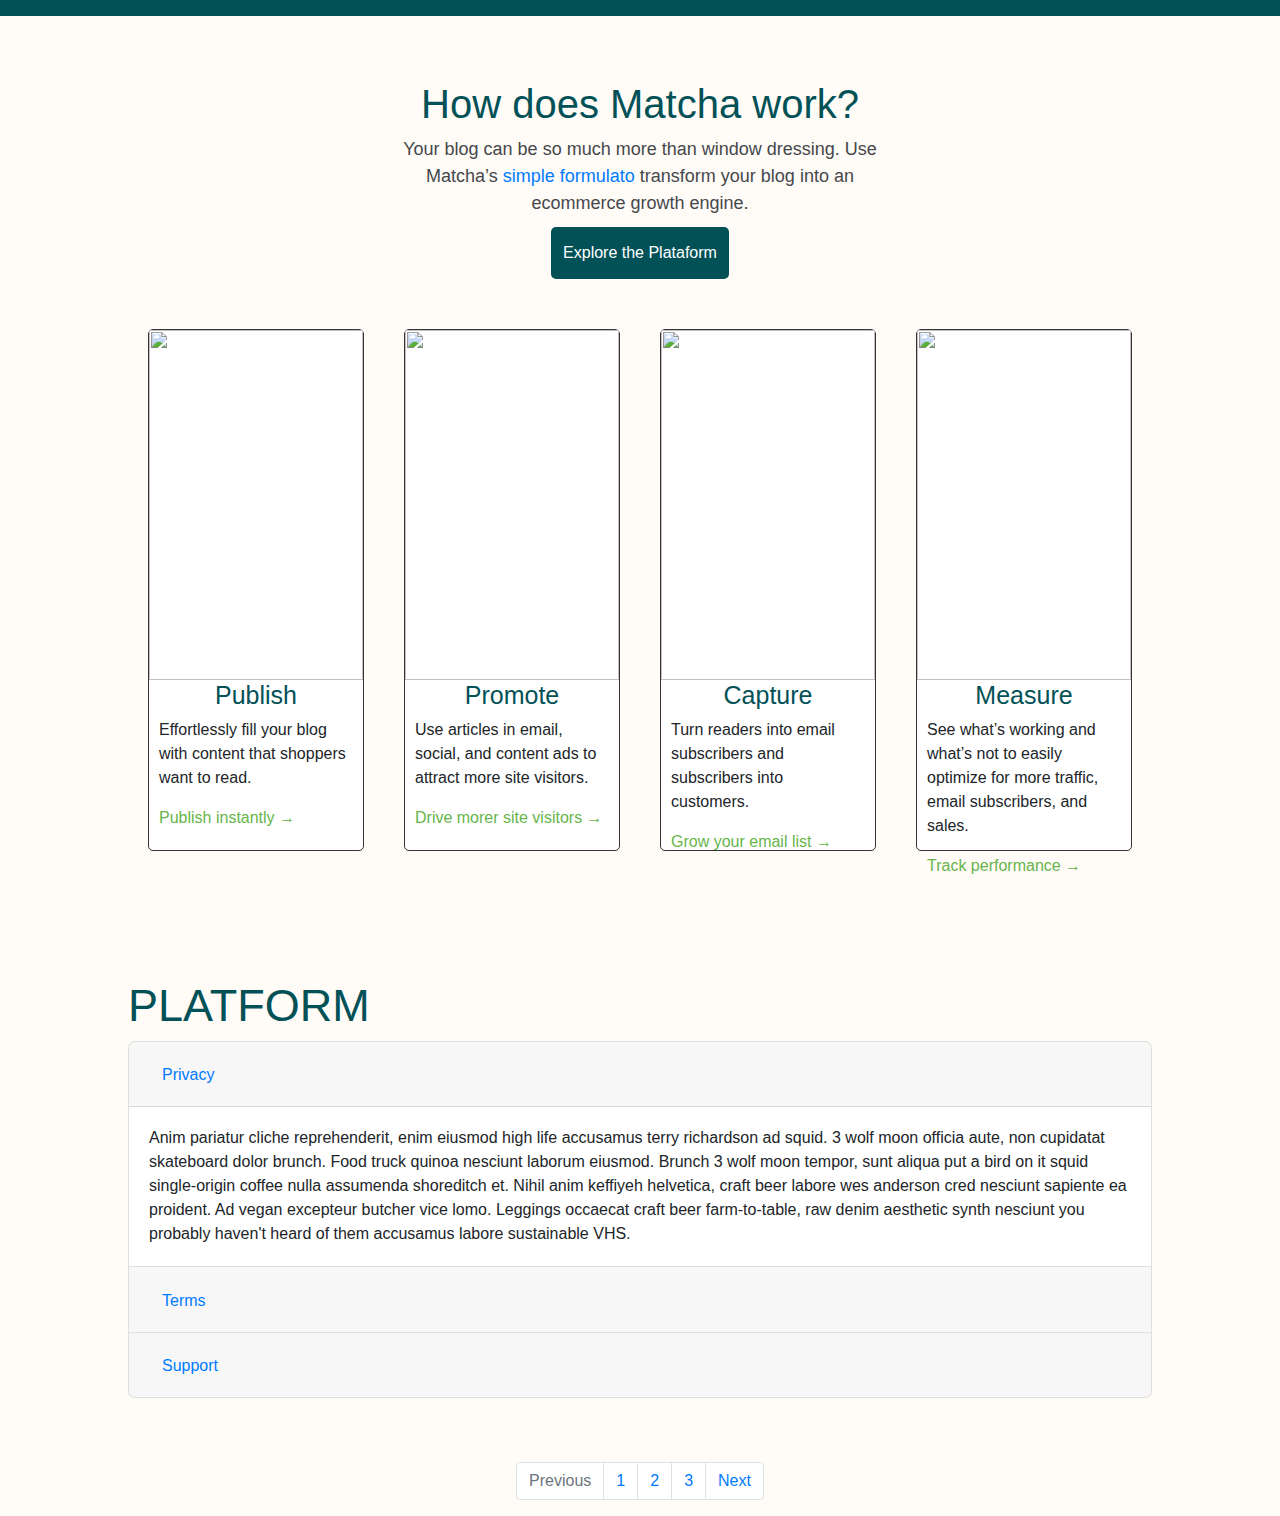
==== commit e0f5c128: "Cambios antes de la sesion 6" ====
--- a/index.html
+++ b/index.html
@@ -5,11 +5,12 @@
     <meta http-equiv="X-UA-Compatible" content="IE=edge">
     <meta name="viewport" content="width=device-width, initial-scale=1.0">
     <title>Matcha Blog Creator</title>
+    <link rel="stylesheet" href="https://stackpath.bootstrapcdn.com/bootstrap/4.4.1/css/bootstrap.min.css" integrity="sha384-Vkoo8x4CGsO3+Hhxv8T/Q5PaXtkKtu6ug5TOeNV6gBiFeWPGFN9MuhOf23Q9Ifjh" crossorigin="anonymous">
     <link rel="stylesheet" href="./styles.css">
 </head>
 
 <body>
-    <section class="fixed-header">
+    <!-- <section class="fixed-header">
         <header class="header" >
             <a href="./index.html" class="logo">
                 <img src="https://getmatcha.com/wp-content/themes/getmatcha/img/footer_logo.svg" alt="Logotipo de la página">
@@ -31,9 +32,103 @@
                 <button>Get a Demo</button>
             </div>
         </header>
-    </section>  
-
+    </section>   -->
+
+    <nav class="navbar navbar-expand-lg navbar-light bg-light">
+        <a class="navbar-brand" href="#">
+          <img
+            src="https://getmatcha.com/wp-content/themes/getmatcha/img/footer_logo.svg"
+            alt="Matcha"
+          />
+        </a>
+        <button
+          class="navbar-toggler"
+          type="button"
+          data-toggle="collapse"
+          data-target="#navbarSupportedContent"
+          aria-controls="navbarSupportedContent"
+          aria-expanded="false"
+          aria-label="Toggle navigation"
+        >
+          <span class="navbar-toggler-icon"></span>
+        </button>
     
+        <div class="collapse navbar-collapse" id="navbarSupportedContent">
+          <ul class="navbar-nav mx-auto">
+            <li class="nav-item active">
+              <a class="nav-link" href="#">Platform</a>
+            </li>
+            <li class="nav-item">
+              <a class="nav-link" href="#">Pricing</a>
+            </li>
+            <li class="nav-item">
+              <a class="nav-link" href="#">Customers</a>
+            </li>
+            <li class="nav-item">
+              <a class="nav-link" href="#">Resources</a>
+            </li>
+            <li class="nav-item">
+              <a class="nav-link" href="#">About</a>
+            </li>
+          </ul>
+          <form class="form-inline my-2 my-lg-0">
+            <a>Sign In</a>
+            <button>Start free trial</button>
+          </form>
+        </div>
+      </nav>
+
+      <div id="carouselExampleIndicators" class="carousel slide" data-ride="carousel">
+        <ol class="carousel-indicators">
+          <li data-target="#carouselExampleIndicators" data-slide-to="0" class="active"></li>
+          <li data-target="#carouselExampleIndicators" data-slide-to="1"></li>
+          <li data-target="#carouselExampleIndicators" data-slide-to="2"></li>
+        </ol>
+        <div class="carousel-inner">
+          <div class="carousel-item active">
+            <img src="/matcha/images/Slide (1).jpg" class="d-block w-100" alt="...">
+          </div>
+          <div class="carousel-item">
+            <img src="/matcha/images/Slide (2).jpg" class="d-block w-100" alt="...">
+          </div>
+          <div class="carousel-item">
+            <img src="/matcha/images/Slide (3).jpg" class="d-block w-100" alt="...">
+          </div>
+        </div>
+        <a class="carousel-control-prev" href="#carouselExampleIndicators" role="button" data-slide="prev">
+          <span class="carousel-control-prev-icon" aria-hidden="true"></span>
+          <span class="sr-only">Previous</span>
+        </a>
+        <a class="carousel-control-next" href="#carouselExampleIndicators" role="button" data-slide="next">
+          <span class="carousel-control-next-icon" aria-hidden="true"></span>
+          <span class="sr-only">Next</span>
+        </a>
+      </div>   
+
+      <div class="progress">
+        <div class="progress-bar progress-bar-striped progress-bar-animated bg-success " role="progressbar" aria-valuenow="100" aria-valuemin="0" aria-valuemax="100" style="width: 100%"></div>
+      </div>
+
+    <main class="main">
+        <section class="title">
+            <h1>Build your blog. Build your business.</h1>
+        </section>
+        <figure class="banner">
+            <img src="https://getmatcha.com/wp-content/themes/getmatcha/img/capterra.png" alt="">
+        </figure>
+    </main>
+
+    <article class="publish">
+        <form>
+          <label for="name">Nombre</label>
+          <input type="text" id="name" name="fname" required>
+          <input type="text" id="lastname" name="lastname" placeholder="Apellido">
+          <input type="number" id="age" name="age" placeholder="Edad" min="18" max="35">
+          <input type="email" id="email" name="email" placeholder="Correo">
+          <input type="password" id="password" name="password" placeholder="Contraseña">
+          <button type="submit">Enviar</button>
+        </form>
+      </article>
 
     <section class="promo">
         <article class="video">
@@ -203,5 +298,71 @@
         </div>
     </section>
 
-</body> 
+    <section class="questions">
+        <h3>PLATFORM</h3>
+        <div class="accordion" id="accordionExample">
+            <div class="card">
+            <div class="card-header" id="headingOne">
+                <h2 class="mb-0">
+                <button class="btn btn-link" type="button" data-toggle="collapse" data-target="#collapseOne" aria-expanded="true" aria-controls="collapseOne">
+                    Privacy
+                </button>
+                </h2>
+            </div>
+        
+            <div id="collapseOne" class="collapse show" aria-labelledby="headingOne" data-parent="#accordionExample">
+                <div class="card-body">
+                Anim pariatur cliche reprehenderit, enim eiusmod high life accusamus terry richardson ad squid. 3 wolf moon officia aute, non cupidatat skateboard dolor brunch. Food truck quinoa nesciunt laborum eiusmod. Brunch 3 wolf moon tempor, sunt aliqua put a bird on it squid single-origin coffee nulla assumenda shoreditch et. Nihil anim keffiyeh helvetica, craft beer labore wes anderson cred nesciunt sapiente ea proident. Ad vegan excepteur butcher vice lomo. Leggings occaecat craft beer farm-to-table, raw denim aesthetic synth nesciunt you probably haven't heard of them accusamus labore sustainable VHS.
+                </div>
+            </div>
+            </div>
+            <div class="card">
+            <div class="card-header" id="headingTwo">
+                <h2 class="mb-0">
+                <button class="btn btn-link collapsed" type="button" data-toggle="collapse" data-target="#collapseTwo" aria-expanded="false" aria-controls="collapseTwo">
+                    Terms
+                </button>
+                </h2>
+            </div>
+            <div id="collapseTwo" class="collapse" aria-labelledby="headingTwo" data-parent="#accordionExample">
+                <div class="card-body">
+                Anim pariatur cliche reprehenderit, enim eiusmod high life accusamus terry richardson ad squid. 3 wolf moon officia aute, non cupidatat skateboard dolor brunch. Food truck quinoa nesciunt laborum eiusmod. Brunch 3 wolf moon tempor, sunt aliqua put a bird on it squid single-origin coffee nulla assumenda shoreditch et. Nihil anim keffiyeh helvetica, craft beer labore wes anderson cred nesciunt sapiente ea proident. Ad vegan excepteur butcher vice lomo. Leggings occaecat craft beer farm-to-table, raw denim aesthetic synth nesciunt you probably haven't heard of them accusamus labore sustainable VHS.
+                </div>
+            </div>
+            </div>
+            <div class="card">
+            <div class="card-header" id="headingThree">
+                <h2 class="mb-0">
+                <button class="btn btn-link collapsed" type="button" data-toggle="collapse" data-target="#collapseThree" aria-expanded="false" aria-controls="collapseThree">
+                    Support
+                </button>
+                </h2>
+            </div>
+            <div id="collapseThree" class="collapse" aria-labelledby="headingThree" data-parent="#accordionExample">
+                <div class="card-body">
+                Anim pariatur cliche reprehenderit, enim eiusmod high life accusamus terry richardson ad squid. 3 wolf moon officia aute, non cupidatat skateboard dolor brunch. Food truck quinoa nesciunt laborum eiusmod. Brunch 3 wolf moon tempor, sunt aliqua put a bird on it squid single-origin coffee nulla assumenda shoreditch et. Nihil anim keffiyeh helvetica, craft beer labore wes anderson cred nesciunt sapiente ea proident. Ad vegan excepteur butcher vice lomo. Leggings occaecat craft beer farm-to-table, raw denim aesthetic synth nesciunt you probably haven't heard of them accusamus labore sustainable VHS.
+                </div>
+            </div>
+            </div>
+        </div>
+    </section>
+
+      <nav aria-label="Page navigation example">
+        <ul class="pagination justify-content-center">
+          <li class="page-item disabled">
+            <a class="page-link" href="#" tabindex="-1" aria-disabled="true">Previous</a>
+          </li>
+          <li class="page-item"><a class="page-link" href="#">1</a></li>
+          <li class="page-item"><a class="page-link" href="#">2</a></li>
+          <li class="page-item"><a class="page-link" href="#">3</a></li>
+          <li class="page-item">
+            <a class="page-link" href="#">Next</a>
+          </li>
+        </ul>
+      </nav>
+
+    <script src="https://code.jquery.com/jquery-3.4.1.slim.min.js" integrity="sha384-J6qa4849blE2+poT4WnyKhv5vZF5SrPo0iEjwBvKU7imGFAV0wwj1yYfoRSJoZ+n" crossorigin="anonymous"></script>
+    <script src="https://cdn.jsdelivr.net/npm/popper.js@1.16.0/dist/umd/popper.min.js" integrity="sha384-Q6E9RHvbIyZFJoft+2mJbHaEWldlvI9IOYy5n3zV9zzTtmI3UksdQRVvoxMfooAo" crossorigin="anonymous"></script>
+    <script src="https://stackpath.bootstrapcdn.com/bootstrap/4.4.1/js/bootstrap.min.js" integrity="sha384-wfSDF2E50Y2D1uUdj0O3uMBJnjuUD4Ih7YwaYd1iqfktj0Uod8GCExl3Og8ifwB6" crossorigin="anonymous"></script>
+    </body> 
 </html>--- a/styles.css
+++ b/styles.css
@@ -11,9 +11,9 @@
 }
 
 .header {
-    font-size: 0;
-    line-height: 45px;
-    font-family: sans-serif;
+  font-size: 0;
+  line-height: 45px;
+  font-family: sans-serif;
 }
 
 li {
@@ -21,22 +21,27 @@
 }
 
 .header > * {
-    display: inline-block;
-    font-size: 16px;
-    vertical-align: middle;
-    height: 100%;
-    line-height: 45px;
+  display: inline-block;
+  font-size: 16px;
+  vertical-align: middle;
+  height: 100%;
+  line-height: 45px;
 }
 
 .logo {
     width: 15%;
-}
-
-.navbar {
+    /*margin-left: 20px;*/
+}
+
+.logo > img {
+  height: 100%;
+}
+
+/* .navbar {
   width: 70%;
   text-align: center;
   color: #025157;
-}
+} */
 
 .menu-item {
     display: inline;
@@ -45,9 +50,9 @@
   }
 
 .actions {
-    width: 15%;
-    text-align: left;
-    font-size: 14px;
+  width: 15%;
+  text-align: right;
+  font-size: 14px;
 }
 
 .actions > * {
@@ -68,6 +73,39 @@
     border-radius: 5px;
   }
 
+.main {
+  margin-top: 200px;
+  text-align: center;
+}
+
+.title h1 {
+  color: #025157;
+  font-size: 60px;
+  font-family: sans-serif;
+}
+
+.publish {
+  font-family: sans-serif;
+  font-size: 16px;
+  color: #025157;
+}
+
+.publish > p {
+  font-size: 16px;
+  color: #343434;
+  line-height: 1.5;
+  margin-bottom: 20px;
+}
+
+.publish > form {
+  display: flex;
+}
+
+.publish > form p {
+  color: #025157;
+  margin-right: 18px;
+}
+
   .promo {
   display: flex;
   width: 70%;
@@ -116,16 +154,21 @@
   .ad input {
     padding: 14px 12px 14px 12px;
     border: 0.5px solid;
-    border-radius: 5px;
+    border-bottom-left-radius: 8px;
+    border-top-left-radius: 8px;
     border-color: rgb(168, 168, 168);
+    height: 20px;
   }
 
   .ad button{
     color: #fff;
     background-color: #025157;
     padding: 14px 12px 14px 12px;
-    border: 0;
-    border-radius: 5px;
+    border: 0.5px solid;
+    border-bottom-right-radius: 8px;
+    border-top-right-radius: 8px;
+    margin-left: -7px;
+    height: 52px;
   }
 
 
@@ -392,5 +435,71 @@
     color: #67b54b;
   }
 
-
-
+  .carousel-inner {
+    max-height: 100%;
+    height: 450px;
+  }
+
+  .questions {
+    padding: 5% 10%;
+  }
+
+  .questions h3 {
+    font-size: 45px;
+    color: #025157;
+  }
+
+  .accordion > button {
+    color: #025157;
+    font-size: 20px;
+  }
+
+/** dispositivos móviles en vista viewport (vertical) */
+@media (max-width: 575px) {
+  /* .navbar,
+  .actions {
+    display: none;
+  } */
+
+  .main {
+    margin-top: 130px;
+  }
+
+  .main h1 {
+    font-size: 30px;
+  }
+  .banner > img {
+    width: 100%;
+  }
+
+  .publish > form {
+    flex-direction: column;
+  }
+
+  .publish > form > div {
+    height: 50px;
+    margin-top: 10px;
+  }
+
+  .publish > form > div > input {
+    width: 65%;
+  }
+
+}
+/** dispositivos pequeños en vista landscape (horizontal) */
+@media (min-width: 576px) and (max-width: 767px) {
+  
+}
+/** dispositivos medianos (tablets) */
+@media (min-width: 768px) and (max-width: 991px) {
+  
+}
+/** dispositivos grandes (desktops) */
+@media (min-width: 992px) and (max-width: 1199px) {
+  
+}
+/** dispositivos extra grandes (monitores grandes, tvs) */
+@media (min-width: 1200px) {
+  
+}
+
